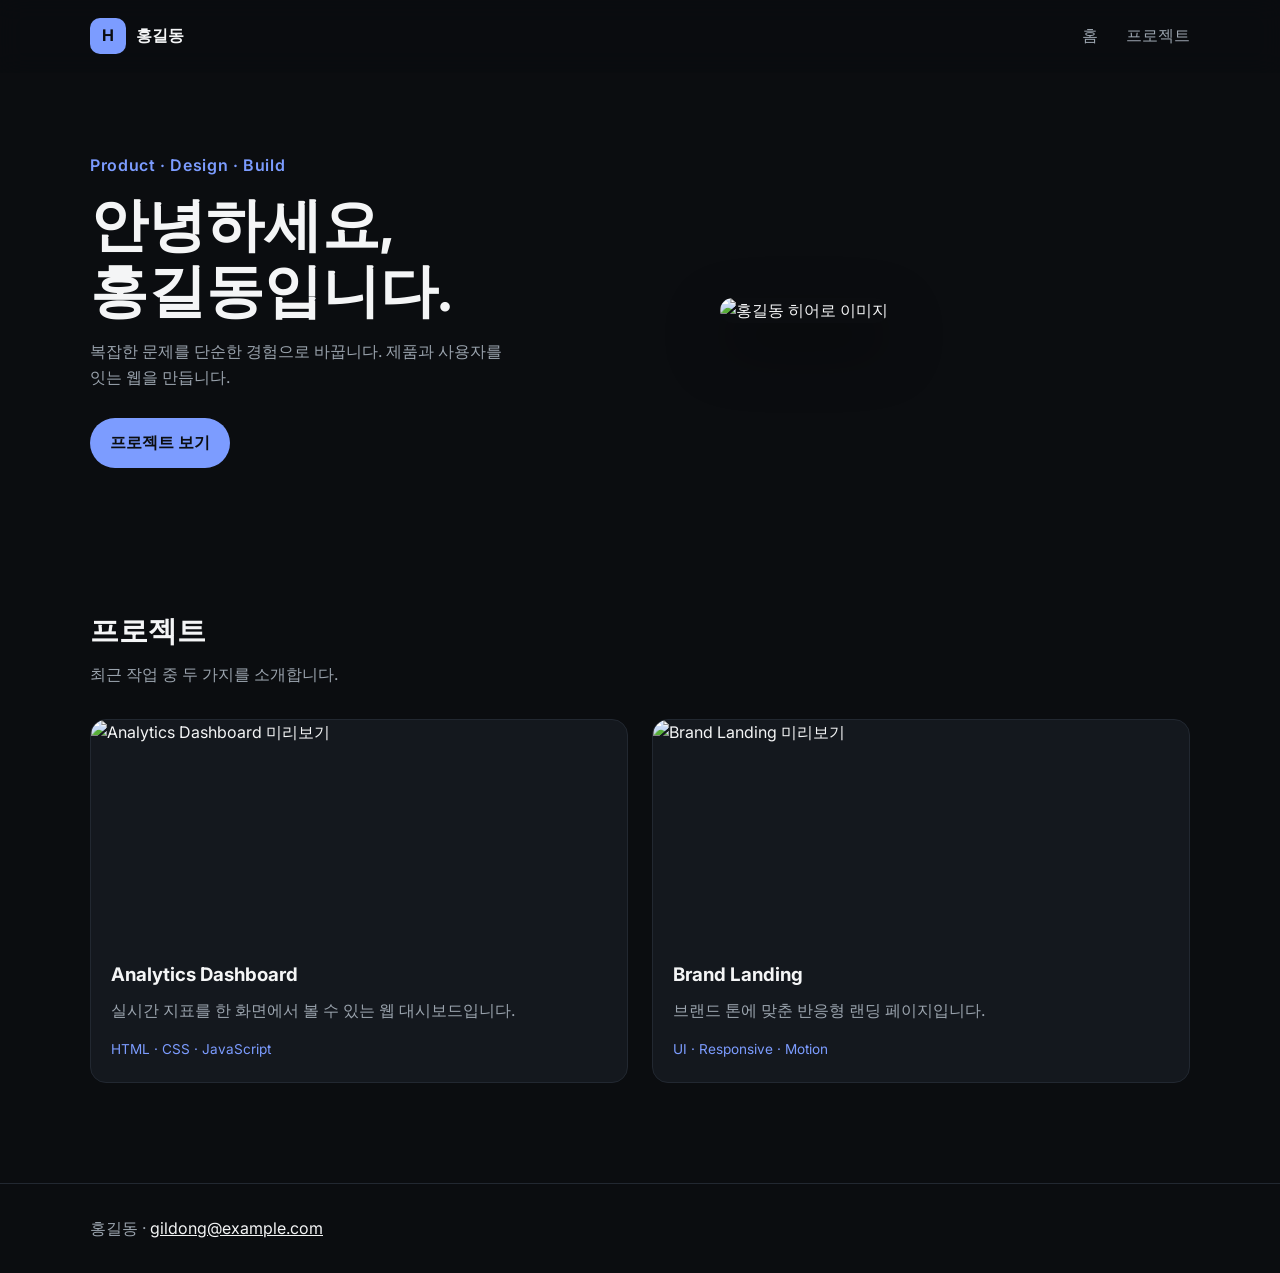
==== index.html @ cc8d46b8 "포폴기본1" ====
<!DOCTYPE html>
<html lang="ko">
<head>
  <meta charset="UTF-8" />
  <meta name="viewport" content="width=device-width, initial-scale=1.0" />
  <title>홍길동 — Portfolio</title>
  <link rel="preconnect" href="https://fonts.googleapis.com" />
  <link rel="preconnect" href="https://fonts.gstatic.com" crossorigin />
  <link href="https://fonts.googleapis.com/css2?family=Inter:wght@400;500;600;700&display=swap" rel="stylesheet" />
  <link rel="stylesheet" href="styles.css" />
</head>
<body>
  <header class="header" id="header">
    <div class="container header-inner">
      <a href="#hero" class="logo" aria-label="홈으로">
        <span class="logo-mark">H</span>
        <span class="logo-text">홍길동</span>
      </a>
      <button class="nav-toggle" id="navToggle" type="button" aria-label="메뉴 열기" aria-expanded="false">
        <span></span><span></span><span></span>
      </button>
      <nav class="nav" id="nav">
        <a href="#hero">홈</a>
        <a href="#projects">프로젝트</a>
      </nav>
    </div>
  </header>

  <main>
    <section class="hero" id="hero">
      <div class="container hero-inner">
        <div class="hero-copy">
          <p class="eyebrow">Product · Design · Build</p>
          <h1>안녕하세요,<br />홍길동입니다.</h1>
          <p class="lead">
            복잡한 문제를 단순한 경험으로 바꿉니다.
            제품과 사용자를 잇는 웹을 만듭니다.
          </p>
          <a class="btn" href="#projects">프로젝트 보기</a>
        </div>
        <div class="hero-visual">
          <img
            src="https://images.unsplash.com/photo-1507003211169-0a1dd7228f2d?w=1200&q=80"
            alt="홍길동 히어로 이미지"
          />
        </div>
      </div>
    </section>

    <section class="projects" id="projects">
      <div class="container">
        <h2>프로젝트</h2>
        <p class="section-desc">최근 작업 중 두 가지를 소개합니다.</p>
        <div class="card-grid">
          <a class="card" href="project-analytics.html">
            <div class="card-media">
              <img
                src="https://images.unsplash.com/photo-1551650975-87deedd944c3?w=800&q=80"
                alt="Analytics Dashboard 미리보기"
              />
            </div>
            <div class="card-body">
              <h3>Analytics Dashboard</h3>
              <p>실시간 지표를 한 화면에서 볼 수 있는 웹 대시보드입니다.</p>
              <span class="tags">HTML · CSS · JavaScript</span>
            </div>
          </a>
          <a class="card" href="project-brand.html">
            <div class="card-media">
              <img
                src="https://images.unsplash.com/photo-1460925895917-afdab827c52f?w=800&q=80"
                alt="Brand Landing 미리보기"
              />
            </div>
            <div class="card-body">
              <h3>Brand Landing</h3>
              <p>브랜드 톤에 맞춘 반응형 랜딩 페이지입니다.</p>
              <span class="tags">UI · Responsive · Motion</span>
            </div>
          </a>
        </div>
      </div>
    </section>
  </main>

  <footer class="footer" id="contact">
    <div class="container">
      <p>홍길동 · <a href="mailto:gildong@example.com">gildong@example.com</a></p>
    </div>
  </footer>

  <script src="script.js"></script>
</body>
</html>
---- styles.css ----
:root {
  --bg: #0b0d10;
  --surface: #14181e;
  --text: #f4f5f6;
  --muted: #9aa3ad;
  --accent: #7c9cff;
  --radius: 16px;
}

* {
  box-sizing: border-box;
  margin: 0;
  padding: 0;
}

html {
  scroll-behavior: smooth;
}

body {
  font-family: Inter, system-ui, sans-serif;
  background: var(--bg);
  color: var(--text);
  line-height: 1.6;
}

.container {
  width: min(1100px, calc(100% - 40px));
  margin-inline: auto;
}

.header {
  position: sticky;
  top: 0;
  z-index: 20;
  backdrop-filter: blur(12px);
  background: rgba(11, 13, 16, 0.72);
  border-bottom: 1px solid transparent;
  transition: border-color 0.2s;
}

.header.scrolled {
  border-bottom-color: #222831;
}

.header-inner {
  display: flex;
  align-items: center;
  justify-content: space-between;
  height: 72px;
}

.logo {
  display: flex;
  align-items: center;
  gap: 10px;
  text-decoration: none;
  color: var(--text);
  font-weight: 700;
}

.logo-mark {
  width: 36px;
  height: 36px;
  display: grid;
  place-items: center;
  border-radius: 10px;
  background: var(--accent);
  color: #0b0d10;
}

.nav {
  display: flex;
  gap: 28px;
}

.nav a {
  color: var(--muted);
  text-decoration: none;
  font-weight: 500;
}

.nav a:hover,
.nav a:focus-visible {
  color: var(--text);
}

.nav-toggle {
  display: none;
  width: 40px;
  height: 40px;
  border: 0;
  background: transparent;
  cursor: pointer;
}

.nav-toggle span {
  display: block;
  height: 2px;
  margin: 6px 0;
  background: var(--text);
}

.hero {
  padding: 80px 0 100px;
}

.hero-inner {
  display: grid;
  grid-template-columns: 1.1fr 0.9fr;
  gap: 56px;
  align-items: center;
}

.eyebrow {
  color: var(--accent);
  font-weight: 600;
  letter-spacing: 0.04em;
  margin-bottom: 12px;
}

h1 {
  font-size: clamp(2.2rem, 5vw, 3.6rem);
  line-height: 1.15;
  margin-bottom: 16px;
}

.lead {
  color: var(--muted);
  max-width: 42ch;
  margin-bottom: 28px;
}

.btn {
  display: inline-block;
  padding: 12px 20px;
  border-radius: 999px;
  background: var(--accent);
  color: #0b0d10;
  text-decoration: none;
  font-weight: 600;
}

.btn:hover {
  filter: brightness(1.08);
}

.hero-visual img {
  width: 100%;
  height: 420px;
  object-fit: cover;
  border-radius: var(--radius);
  box-shadow: 0 24px 60px rgba(0, 0, 0, 0.45);
}

.projects {
  padding: 40px 0 100px;
}

h2 {
  font-size: 1.8rem;
  margin-bottom: 8px;
}

.section-desc {
  color: var(--muted);
  margin-bottom: 32px;
}

.card-grid {
  display: grid;
  grid-template-columns: 1fr 1fr;
  gap: 24px;
}

.card {
  display: block;
  background: var(--surface);
  border-radius: var(--radius);
  overflow: hidden;
  border: 1px solid #222831;
  text-decoration: none;
  color: inherit;
  transition: border-color 0.2s, transform 0.2s;
}

.card:hover,
.card:focus-visible {
  border-color: var(--accent);
  transform: translateY(-4px);
}

.card-media img {
  width: 100%;
  height: 220px;
  object-fit: cover;
  display: block;
}

.card-body {
  padding: 20px;
}

.card-body h3 {
  margin-bottom: 8px;
}

.card-body p {
  color: var(--muted);
  margin-bottom: 12px;
}

.tags {
  font-size: 0.85rem;
  color: var(--accent);
}

.footer {
  border-top: 1px solid #222831;
  padding: 32px 0;
  color: var(--muted);
}

.footer a {
  color: var(--text);
}

.project-detail {
  padding: 48px 0 100px;
}

.project-hero img {
  width: 100%;
  height: 380px;
  object-fit: cover;
  border-radius: var(--radius);
  margin-bottom: 28px;
}

.project-meta {
  color: var(--accent);
  font-size: 0.9rem;
  font-weight: 600;
  margin-bottom: 12px;
}

.project-detail h1 {
  font-size: clamp(1.8rem, 4vw, 2.6rem);
  margin-bottom: 16px;
}

.project-detail .lead {
  max-width: 62ch;
}

.project-content {
  color: var(--muted);
  max-width: 62ch;
  display: grid;
  gap: 16px;
}

.back-link {
  display: inline-block;
  color: var(--muted);
  text-decoration: none;
  font-weight: 500;
  margin-bottom: 24px;
}

.back-link:hover,
.back-link:focus-visible {
  color: var(--text);
}

@media (max-width: 800px) {
  .nav-toggle {
    display: block;
  }

  .nav {
    display: none;
    position: absolute;
    top: 72px;
    left: 0;
    right: 0;
    flex-direction: column;
    padding: 16px 20px 24px;
    background: var(--bg);
  }

  .nav.open {
    display: flex;
  }

  .hero-inner,
  .card-grid {
    grid-template-columns: 1fr;
  }

  .hero-visual img {
    height: 280px;
  }

  .project-hero img {
    height: 220px;
  }
}
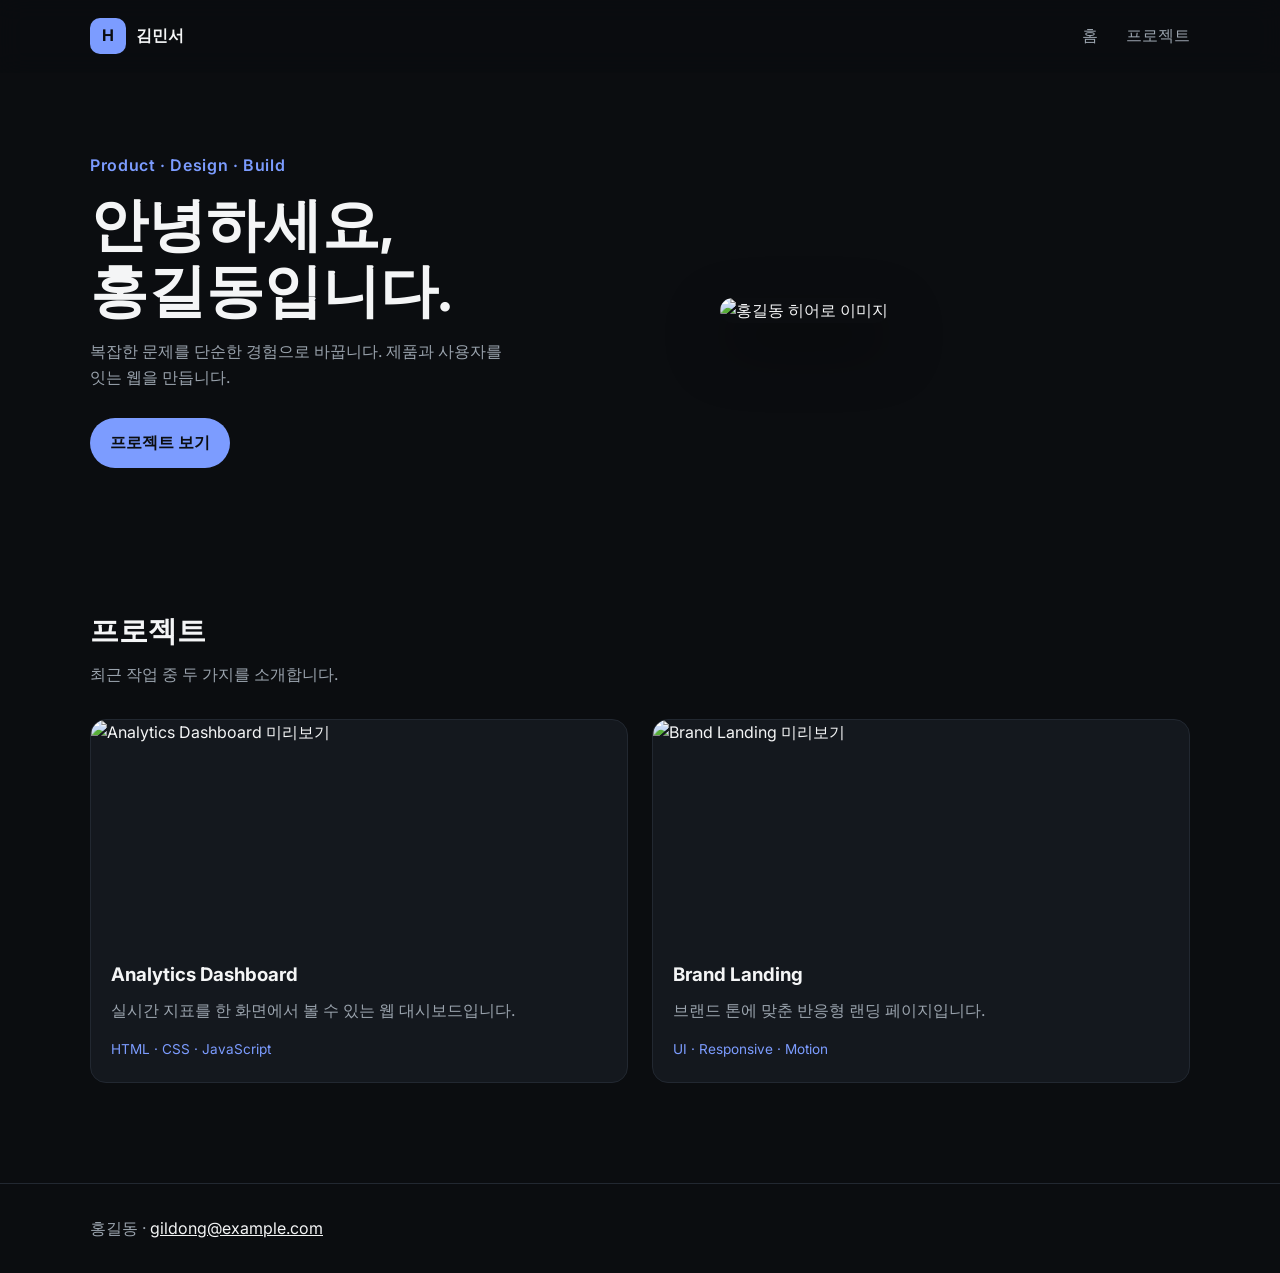
==== commit 44fd2b47: "포폴기본" ====
--- a/index.html
+++ b/index.html
@@ -3,7 +3,7 @@
 <head>
   <meta charset="UTF-8" />
   <meta name="viewport" content="width=device-width, initial-scale=1.0" />
-  <title>홍길동 — Portfolio</title>
+  <title>김민서 — Portfolio</title>
   <link rel="preconnect" href="https://fonts.googleapis.com" />
   <link rel="preconnect" href="https://fonts.gstatic.com" crossorigin />
   <link href="https://fonts.googleapis.com/css2?family=Inter:wght@400;500;600;700&display=swap" rel="stylesheet" />
@@ -14,7 +14,7 @@
     <div class="container header-inner">
       <a href="#hero" class="logo" aria-label="홈으로">
         <span class="logo-mark">H</span>
-        <span class="logo-text">홍길동</span>
+        <span class="logo-text">김민서</span>
       </a>
       <button class="nav-toggle" id="navToggle" type="button" aria-label="메뉴 열기" aria-expanded="false">
         <span></span><span></span><span></span>
